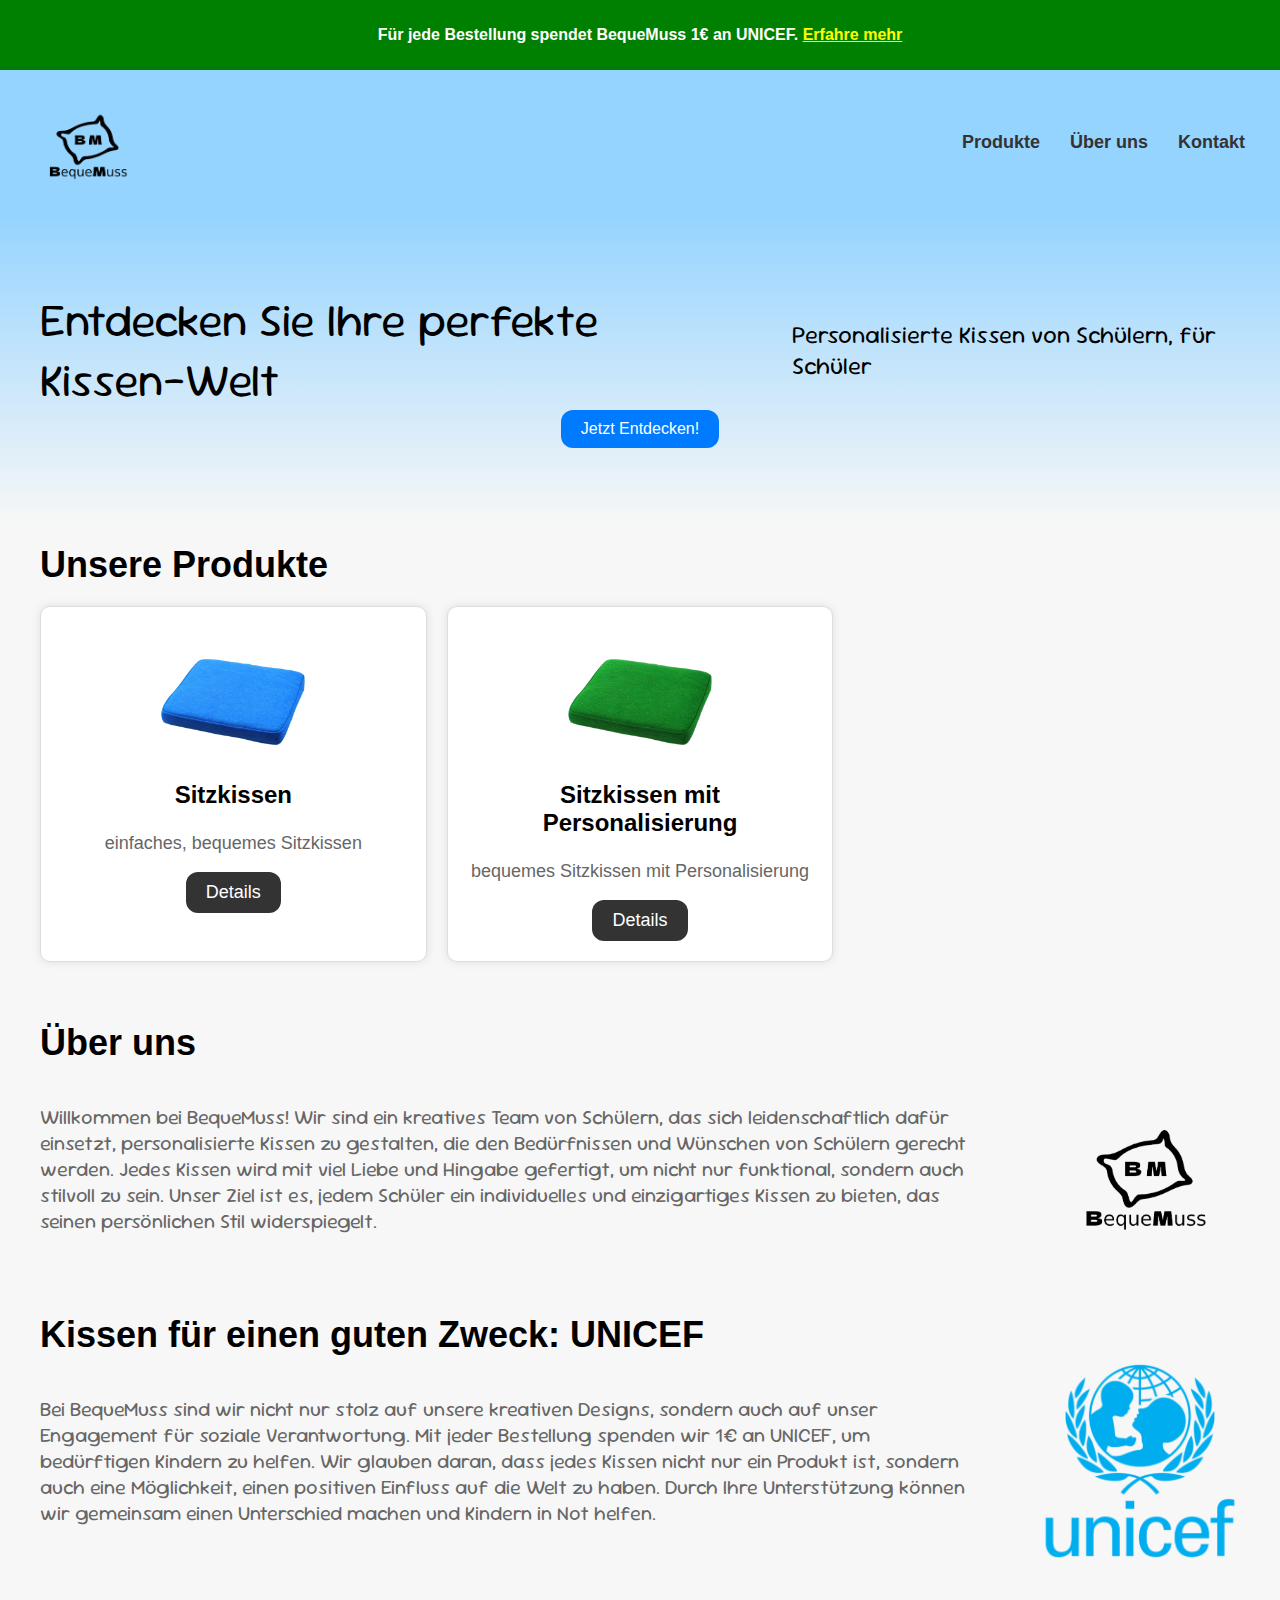
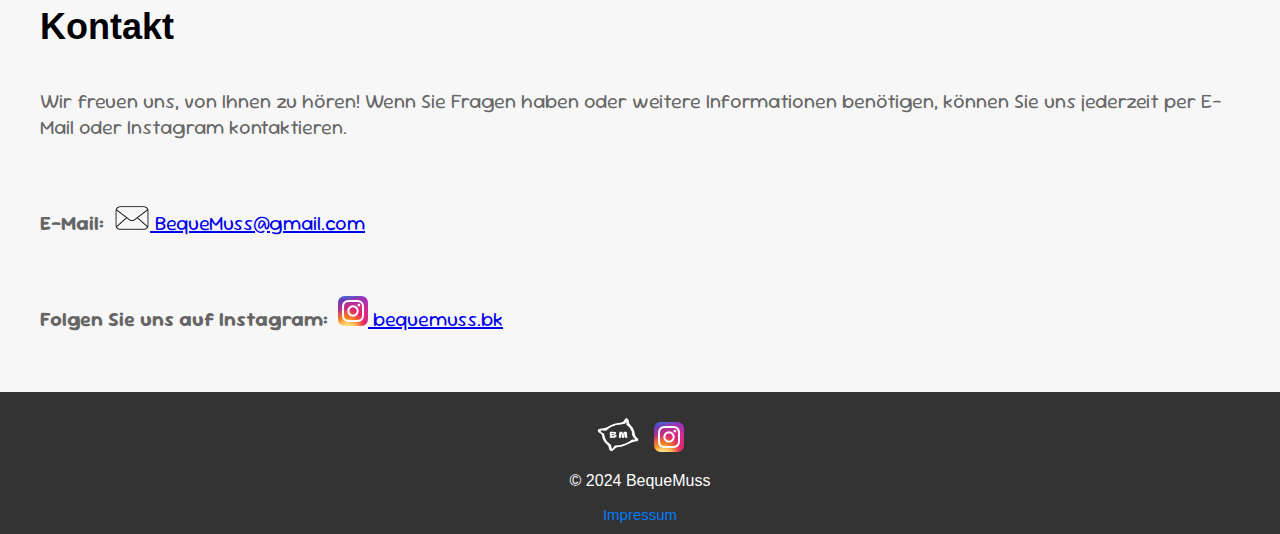
==== index.html @ e89193be "products adjusted" ====
<!DOCTYPE html>
<html lang="de">
<head>
    <meta charset="UTF-8">
    <meta name="viewport" content="width=device-width, initial-scale=1.0">
    <meta name="google-site-verification" content="qxl7eBpiwJx1O_qJ-mmc2SIdOOIlWkosahdfvkt78bc" />
    <title>BequeMuss - Personalisierte Kissen für Schüler</title>
    <link rel="preconnect" href="https://fonts.googleapis.com">
    <link rel="preconnect" href="https://fonts.gstatic.com" crossorigin>
    <link href="https://fonts.googleapis.com/css2?family=Sour+Gummy:ital,wght@0,100..900;1,100..900&display=swap" rel="stylesheet">
    <link rel="stylesheet" href="styles.css">
    <link rel="icon" type="image/png" href="logo-black-notext.png">
    
</head>
<body class="body">

    <div class="breaking-news">
        <p>Für jede Bestellung spendet BequeMuss 1€ an UNICEF. <a href="#unicef">Erfahre mehr</a></p>
    </div>

    <!-- Header Section -->
    <header>
        <nav>
            <div class="logo">
                <img src="logo-black.png" alt="BequeMuss Logo" style="height: 100px" draggable="false">
            </div>
            <ul>
                <li><a href="#products">Produkte</a></li>
                <li><a href="#about">Über uns</a></li>
                <li><a href="#contact">Kontakt</a></li>
            </ul>
        </nav>
        
        
    </header>

    
    <!-- Hero Section -->
    <section class="hero">
        <div class="hero-text">
            <h1>Entdecken Sie Ihre perfekte Kissen-Welt</h1>
            <p>Personalisierte Kissen von Schülern, für Schüler</p>
        </div>
        <a href="#products" class="btn-primary">Jetzt Entdecken!</a>
    </section>

    <!-- Products Section -->
    <!-- Products Section -->
    <section id="products" class="products">
        <h2>Unsere Produkte</h2>
        <div class="product-grid">
            <div class="product">
                <img src="assets/product1-lightblue.png" alt="Produkt 1"draggable="false">
                <h3>Sitzkissen</h3>
                <p>einfaches, bequemes Sitzkissen</p>
                <button class="btn-secondary" onclick="showProduct('kissen1')">Details</button>
            </div>
            <div class="product">
                <img src="assets/product1-green.png" alt="Produkt 2"draggable="false">
                <h3>Sitzkissen mit Personalisierung</h3>
                <p>bequemes Sitzkissen mit Personalisierung</p>
                <button class="btn-secondary" onclick="showProduct('kissen2')">Details</button>
            </div>
            <!--
            <div class="product">
                <img src="assets/product3.png" alt="Produkt 3"draggable="false">
                <h3>Kissen3</h3>
                <p>Beschreibung Produkt 3</p>
                <button class="btn-secondary" onclick="showProduct('kissen3')">Details</button>
            </div>
            -->
            <!-- Add more products here -->
        </div>
    </section>

    <!-- About Section -->
    <section id="about" class="about">
        <h2>Über uns</h2>
        <div class="about-content">
            <p>Willkommen bei BequeMuss! Wir sind ein kreatives Team von Schülern, das sich leidenschaftlich dafür einsetzt, personalisierte Kissen zu gestalten, die den Bedürfnissen und Wünschen von Schülern gerecht werden. Jedes Kissen wird mit viel Liebe und Hingabe gefertigt, um nicht nur funktional, sondern auch stilvoll zu sein. Unser Ziel ist es, jedem Schüler ein individuelles und einzigartiges Kissen zu bieten, das seinen persönlichen Stil widerspiegelt.</p>
            <img src="logo-black.png" alt="Unser Team" class="about-image"draggable="false">
        </div>
    </section>

   
    <!-- UNICEF Spende Section -->
    <section id="unicef" class="unicef">
        <h2>Kissen für einen guten Zweck: UNICEF</h2>
        <div class="unicef-content">
            <p>Bei BequeMuss sind wir nicht nur stolz auf unsere kreativen Designs, sondern auch auf unser Engagement für soziale Verantwortung. Mit jeder Bestellung spenden wir 1€ an UNICEF, um bedürftigen Kindern zu helfen. Wir glauben daran, dass jedes Kissen nicht nur ein Produkt ist, sondern auch eine Möglichkeit, einen positiven Einfluss auf die Welt zu haben. Durch Ihre Unterstützung können wir gemeinsam einen Unterschied machen und Kindern in Not helfen.</p>
            <img src="assets/unicef.png" alt="Unicef-Logo" class="unicef-image"draggable="false">
        </div>
    </section>

    <!-- Kontakt Section -->
<section id="contact" class="contact">
    <h2>Kontakt</h2>
    <p>Wir freuen uns, von Ihnen zu hören! Wenn Sie Fragen haben oder weitere Informationen benötigen, können Sie uns jederzeit per E-Mail oder Instagram kontaktieren.</p>
    <p>
        <strong>E-Mail:</strong> 
        <a href="mailto:bequemuss@gmail.com">
            <img src="assets/email-icon.png" alt="E-Mail" style="height: 30px; margin-left: 5px;">
        </a>
        <a href="mailto:bequemuss@gmail.com">BequeMuss@gmail.com</a>
    </p>
    <p>
        <strong>Folgen Sie uns auf Instagram:</strong> 
        <a href="https://www.instagram.com/bequemuss.bk" target="_blank">
            <img src="assets/instagram-icon.png" alt="Instagram" style="height: 30px; margin-left: 5px;">
            bequemuss.bk
        </a>
    </p>
</section>

<!-- Footer Section -->
<footer>
    <div class="footer-content">
        <div class="footer-logo">
            <img src="logo-white-notext.png" alt="BequeMuss Logo" style="height: 50px;">
            <a href="https://www.instagram.com/bequemuss.bk" target="_blank">
                <img src="assets/instagram-icon.png" alt="Instagram" style="height: 30px; margin-left: 10px;"
                >
            </a>
            
        </div>
    </div>
    <div class="footer-bottom">
        <p>&copy; 2024 BequeMuss</p>
        <a href="impressum.html">Impressum</a>
    </div>
</footer>

    <script src="script.js"></script>
</body>
</html>
---- styles.css ----
body {
    font-family: Arial, sans-serif;
    margin: 0;
    padding: 0;

    /* Schriftart für Alles anwenden ???
      Falls nicht, auch bei anderen entfernen (für die Textblöcke ist extra nochmal)
      dazu nach "Sour Gummy" suchen und untenstehendes löschen
      */
    /*
    font-family:'Sour Gummy', sans-serif;
    font-optical-sizing: auto;
    font-weight: 350;
    font-style: normal;
    font-variation-settings:
    "wdth" 100;
    */
}

header {
    background: #95d4ff;
    color: #fff;
    padding: 1em;
    text-align: center;
}

h2 {
    font-size: 36px; /* Setze die Schriftgröße für alle h2-Elemente */
    margin-top: 0; /* Optional: um den oberen Abstand zu entfernen */
    margin-left: 20px;
    margin-bottom: 0;
}

nav {
    display: flex; /* Flexbox aktivieren */
    justify-content: space-between; /* Platz zwischen Logo und Links */
    align-items: center; /* Vertikale Zentrierung */
}


nav ul {
    list-style: none;
    margin: 0;
    padding: 0;
    display: flex;
    justify-content: flex-end; /* Links nach rechts ausrichten */
    
}

nav li {
    margin-left: 20px; /* Abstand zwischen den Links */
}

nav a {
    color: #fff;
    text-decoration: none;
}

.hero {
    background-image: linear-gradient(to bottom, #888888, #f7f7f7);
    background-size:  100px;
    background-position: 0% 100%;
    height: 30vh;
    display: flex;
    flex-direction: column; /* Standard: Texte und Button untereinander */
    justify-content: center;
    align-items: center;
    color: #000000;
    padding: 20px;
    
}

.hero-text {
    display: flex; /* Flexbox aktivieren für die Texte */
    flex-direction: column; /* Texte untereinander */
    align-items: center; /* Zentriert den Inhalt */
}

.hero h1 {
  font-size:46px;
  font-family: 'Sour Gummy', sans-serif;
  font-optical-sizing: auto;
  font-weight: 350;
  font-style: normal;
  font-variation-settings:
    "wdth" 100;
}
.hero p {
    font-size: 24px;
    font-family: 'Sour Gummy', sans-serif;
  font-optical-sizing: auto;
  font-weight: 350;
  font-style: normal;
  font-variation-settings:
    "wdth" 100;
}

.products  {
    background-color: #f7f7f7;
    padding: 20px;
    }

.product-grid {
    /*background-color: #777;*/
    display: grid;
    grid-template-columns: repeat(3, 1fr);
    gap: 20px;
    text-align: center;
    padding:20px;
}

.product {
    display: inline-block;
    vertical-align: top;
    background-color: #fff;
    padding: 20px;
    border: 1px solid #ddd;
    border-radius: 10px;
    box-shadow: 0 0 10px rgba(0, 0, 0, 0.1);
}

.product img {
    width: 100%;
    width: 150px; height: 150px;
    object-fit: cover;
    border-radius: 10px 10px 0 0;
}

.product h3 {
    font-size: 24px;
    margin-top: 0;
}

.product p {
    font-size: 18px;
    color: #666;
}


.product button {
    background-color: #333;
    color: #fff;
    border: none;
    padding: 10px 20px;
    font-size: 18px;
    cursor: pointer;
}

.product button:hover {
    background-color: #444;
}

.about {
    background-color: #f7f7f7;
    padding: 20px;
}

.unicef {
    background-color: #f7f7f7;
    padding: 20px;
}


.about p {
    font-size: 20px;
    color: #666;
    padding: 20px;
    font-family:'Sour Gummy', sans-serif;
    font-optical-sizing: auto;
    font-weight: 350;
    font-style: normal;
    font-variation-settings:
    "wdth" 100;
}
.unicef p {
    font-size: 20px;
    color: #666;
    padding: 20px;
    font-family:'Sour Gummy', sans-serif;
    font-optical-sizing: auto;
    font-weight: 350;
    font-style: normal;
    font-variation-settings:
    "wdth" 100;
}
.contact {
    background-color: #f7f7f7;
    padding: 20px;
}


.contact p {
    font-size: 20px;
    color: #666;
    padding: 20px;
    font-family:'Sour Gummy', sans-serif;
    font-optical-sizing: auto;
    font-weight: 350;
    font-style: normal;
    font-variation-settings:
    "wdth" 100;
}



footer {
    background-color: #333;
    color: #fff;
    padding: 10px;
    text-align: center;
    clear: both;
}

/* Button styles */

.btn-primary {
    background-color: #007bff; /* Primary blue color */
    color: #ffffff; /* White text color */
    border: none;
    padding: 10px 20px;
    font-size: 16px;
    cursor: pointer;
    border-radius: 12px;
    text-decoration: none; /* Entferne den Unterstrich */
}

.btn-primary:hover {
    background-color: #0069d9; /* Darker blue on hover */
}

.btn-secondary {
    background-color: #f7f7f7; /* Light gray color */
    color: #333333; /* Dark gray text color */
    border: none;
    padding: 10px 20px;
    font-size: 16px;
    cursor: pointer;
    border-radius: 12px;
}

.btn-secondary:hover {
    background-color: #e7e7e7; /* Darker gray on hover */
}




.about-content{
    display: flex;
    align-items: center; /* Zentriert das Bild und den Text vertikal */
    justify-content: space-between; /* Abstand zwischen Text und Bild */

}

.about-content p {
    flex: 1; /* Nimmt den verfügbaren Platz ein */
    margin-right: 20px; /* Abstand zwischen Text und Bild */
}

.about-image {
    width: 200px; /* Breite des Bildes */
    height: auto; /* Höhe automatisch anpassen */
    border-radius: 10px; /* Abgerundete Ecken */
    margin-left: 20px; /* Abstand zwischen Bild und Text */
}

.unicef-content p {
    flex: 1; /* Nimmt den verfügbaren Platz ein */
    margin-right: 20px; /* Abstand zwischen Text und Bild */
}


.unicef-content {
    display: flex;
    align-items: center; /* Zentriert das Bild und den Text vertikal */
    justify-content: space-between; /* Abstand zwischen Text und Bild */
}

.unicef-image {
    width: 200px; /* Breite des Bildes */
    height: auto; /* Höhe automatisch anpassen */
    border-radius: 10px; /* Abgerundete Ecken */
    margin-left: 20px; /* Abstand zwischen Bild und Text */
}

.contact-content {
    display: flex;
    flex-direction: column; /* Stellt sicher, dass der Text über dem Formular steht */
    align-items: flex-start; /* Text linksbündig */
}

form {
    display: flex;
    flex-direction: column; /* Stellt sicher, dass die Eingabefelder untereinander stehen */
}

input, textarea {
    margin-bottom: 10px; /* Abstand zwischen den Feldern */
    padding: 10px; /* Innenabstand für mehr Benutzerfreundlichkeit */
    border: 1px solid #ccc; /* Rahmen für die Eingabefelder */
    border-radius: 5px; /* Abgerundete Ecken */
}

header {
    background: #95d4ff;
    padding: 20px;
    box-shadow: 0 2px 10px rgba(0, 0, 0, 0.1);
    color: #fff; /* Weißer Text für besseren Kontrast */
}

nav ul {
    display: flex;
    justify-content: space-between; /* Gleichmäßige Verteilung */
    align-items: center; /* Vertikale Ausrichtung */
    list-style: none;
}

nav ul li {
    margin: 0 15px; /* Abstand zwischen den Links */
}

nav ul li a {
    text-decoration: none;
    color: #333; /* Dunkle Schriftfarbe */
    font-weight: bold; /* Fettdruck für mehr Auffälligkeit */
    transition: color 0.3s ease; /* Sanfter Übergang */
    font-size: 18px; /* Hier die Schriftgröße anpassen */
}

nav ul li a:hover {
    color: #495eff; /* Farbe beim Hover */
}

.logo img {
    height: 80px; /* Größeres Logo */
}

.hero {
    background-image: linear-gradient(to bottom, #95d4ff, #f7f7f7); /* Türkiser Farbverlauf */
    height: 30vh;
    display: flex;
    justify-content: center;
    align-items: center;
    color: #000000; /* Dunkler Text für Kontrast */
    padding: 20px;
}



footer a {
    font-size: 15px;
    color: #007BFF; /* Setzen Sie hier die gewünschte Farbe ein */
    text-decoration: none; /* Optional: Entfernt die Unterstreichung */
}

footer a:hover {
    text-decoration: underline; /* Optional: Fügt eine Unterstreichung beim Hover hinzu */
}

.breaking-news {
    background-color: green; /* Hintergrundfarbe */
    color: white; /* Textfarbe */
    padding: 10px; /* Innenabstand */
    text-align: center; /* Text zentrieren */
    font-weight: bold; /* Fett gedruckter Text */
}

.breaking-news a {
    color: yellow; /* Linkfarbe */
    text-decoration: underline; /* Unterstrichene Links */
}

.about-content, .unicef-content {
    display: flex; /* Flexbox aktivieren */
    flex-direction: row; /* Bild und Text nebeneinander */
    align-items: center; /* Vertikale Zentrierung */
    justify-content: space-between; /* Platz zwischen Bild und Text */
    text-align: left; /* Text linksbündig */
}

.about-image, .unicef-image {
    width: 200px; /* Breite des Bildes */
    height: auto; /* Höhe automatisch anpassen */
    border-radius: 10px; /* Abgerundete Ecken */
    margin-right: 20px; /* Abstand zwischen Bild und Text */
}

@media (max-width: 768px) {
    .product-grid {
        grid-template-columns: repeat(2, 1fr); /* 2 Spalten auf Tablets */
    }

    .hero h1 {
        font-size: 32px; /* Kleinere Schriftgröße für mobile Geräte */
    }

    .hero p {
        font-size: 18px; /* Kleinere Schriftgröße für mobile Geräte */
    }
    
    .about-content, .unicef-content {
        flex-direction: column; /* Bild und Text untereinander auf kleinen Bildschirmen */
        align-items: center; /* Zentriert den Inhalt */
        text-align: center; /* Text zentrieren */
    }

    .about-image, .unicef-image {
        margin-right: 0; /* Abstand entfernen */
        margin-bottom: 20px; /* Abstand zwischen Bild und Text */
        width: 100%; /* Bild nimmt 100% der Breite ein */
        max-width: 200px; /* Maximalbreite für große Bildschirme */
    }
}

@media (max-width: 500px) {
    .product-grid {
        grid-template-columns: repeat(1, 1fr); /* 2 Spalten auf Tablets */
    }

    nav ul {
        flex-direction: column; /* Navigation untereinander auf kleinen Bildschirmen */
    }
    nav ul li {
        margin: 10px 0; /* Abstand zwischen den Links */
    }
    

}


/* Responsive Design für größere Bildschirme */
@media (min-width: 768px) {
    .hero-text {
        flex-direction: row; /* Texte nebeneinander auf größeren Bildschirmen */
        justify-content: center; /* Zentriert den Inhalt */
    }

    .hero h1, .hero p {
        margin: 0 20px; /* Abstand zwischen den Texten */
    }
}
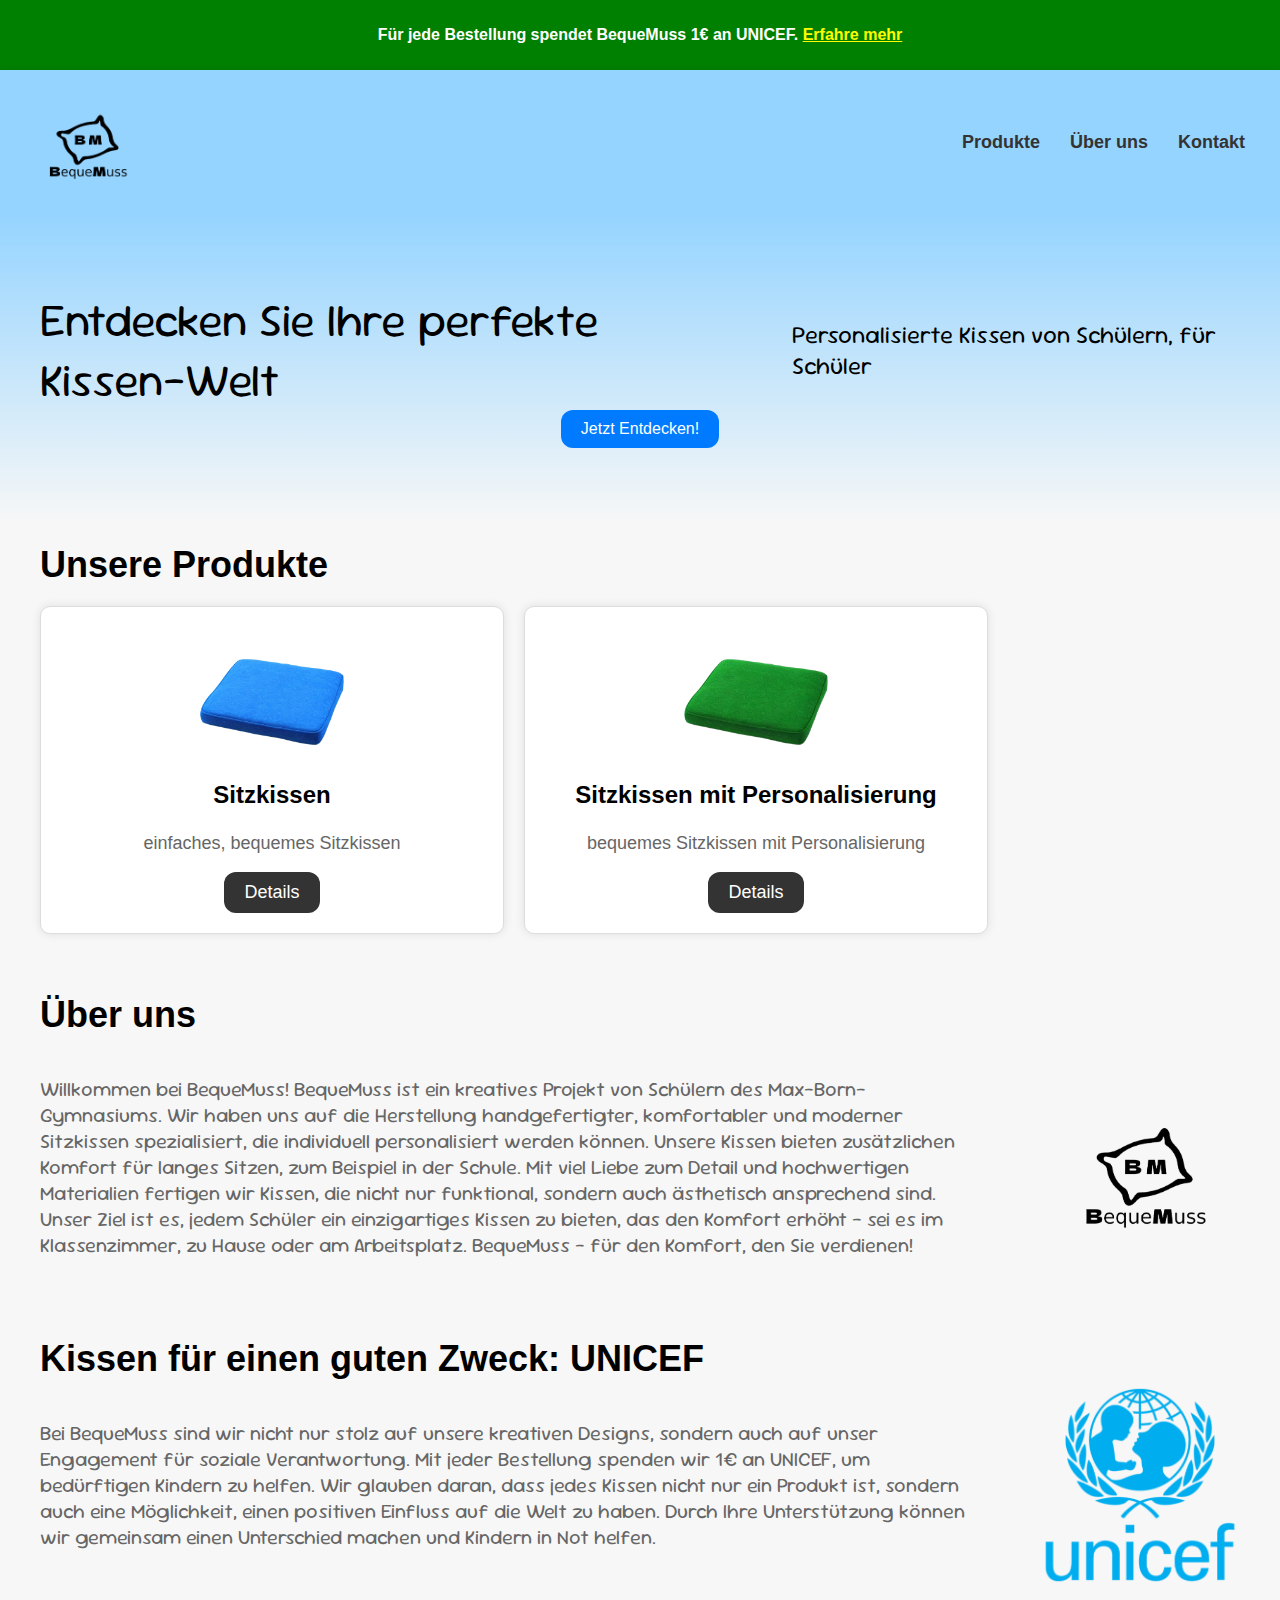
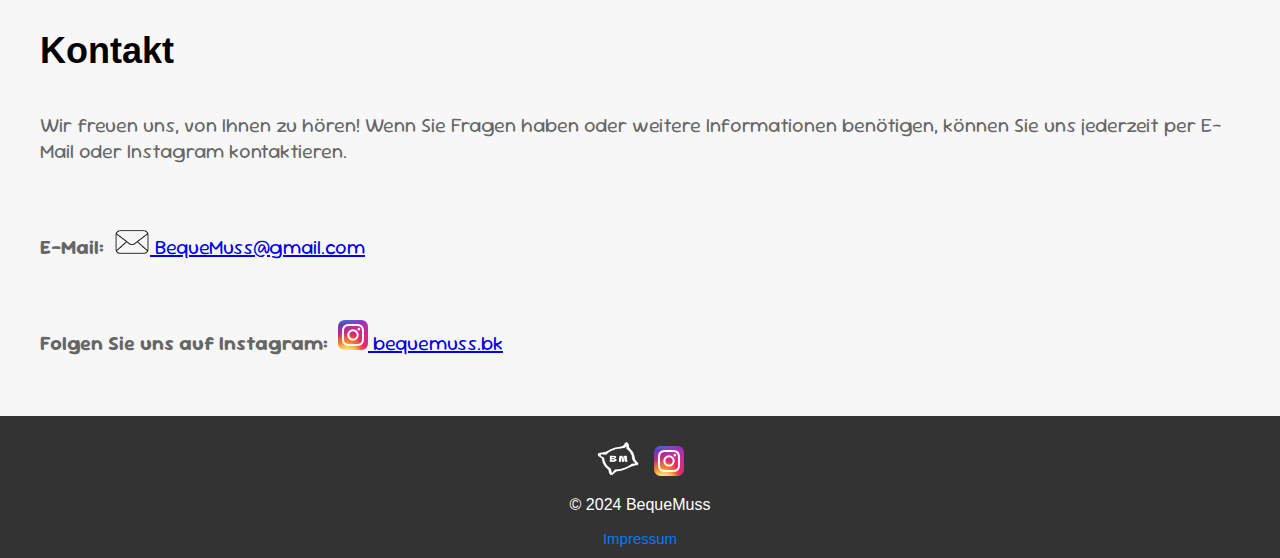
==== commit a4d18fb6: "about text updated" ====
--- a/index.html
+++ b/index.html
@@ -77,7 +77,9 @@
     <section id="about" class="about">
         <h2>Über uns</h2>
         <div class="about-content">
-            <p>Willkommen bei BequeMuss! Wir sind ein kreatives Team von Schülern, das sich leidenschaftlich dafür einsetzt, personalisierte Kissen zu gestalten, die den Bedürfnissen und Wünschen von Schülern gerecht werden. Jedes Kissen wird mit viel Liebe und Hingabe gefertigt, um nicht nur funktional, sondern auch stilvoll zu sein. Unser Ziel ist es, jedem Schüler ein individuelles und einzigartiges Kissen zu bieten, das seinen persönlichen Stil widerspiegelt.</p>
+            <p>Willkommen bei BequeMuss!
+                BequeMuss ist ein kreatives Projekt von Schülern des Max-Born-Gymnasiums. Wir haben uns auf die Herstellung handgefertigter, komfortabler und moderner Sitzkissen spezialisiert, die individuell personalisiert werden können.  Unsere Kissen bieten zusätzlichen Komfort für langes Sitzen, zum Beispiel in der Schule. Mit viel Liebe zum Detail und hochwertigen Materialien fertigen wir Kissen, die nicht nur funktional, sondern auch ästhetisch ansprechend sind. Unser Ziel ist es, jedem Schüler ein einzigartiges Kissen zu bieten, das den Komfort erhöht – sei es im Klassenzimmer, zu Hause oder am Arbeitsplatz. BequeMuss – für den Komfort, den Sie verdienen!
+                </p>
             <img src="logo-black.png" alt="Unser Team" class="about-image"draggable="false">
         </div>
     </section>
--- a/styles.css
+++ b/styles.css
@@ -104,7 +104,8 @@
 .product-grid {
     /*background-color: #777;*/
     display: grid;
-    grid-template-columns: repeat(3, 1fr);
+    /*grid-template-columns: repeat(3, 1fr);*/
+    grid-template-columns: 2fr 2fr 1fr;
     gap: 20px;
     text-align: center;
     padding:20px;
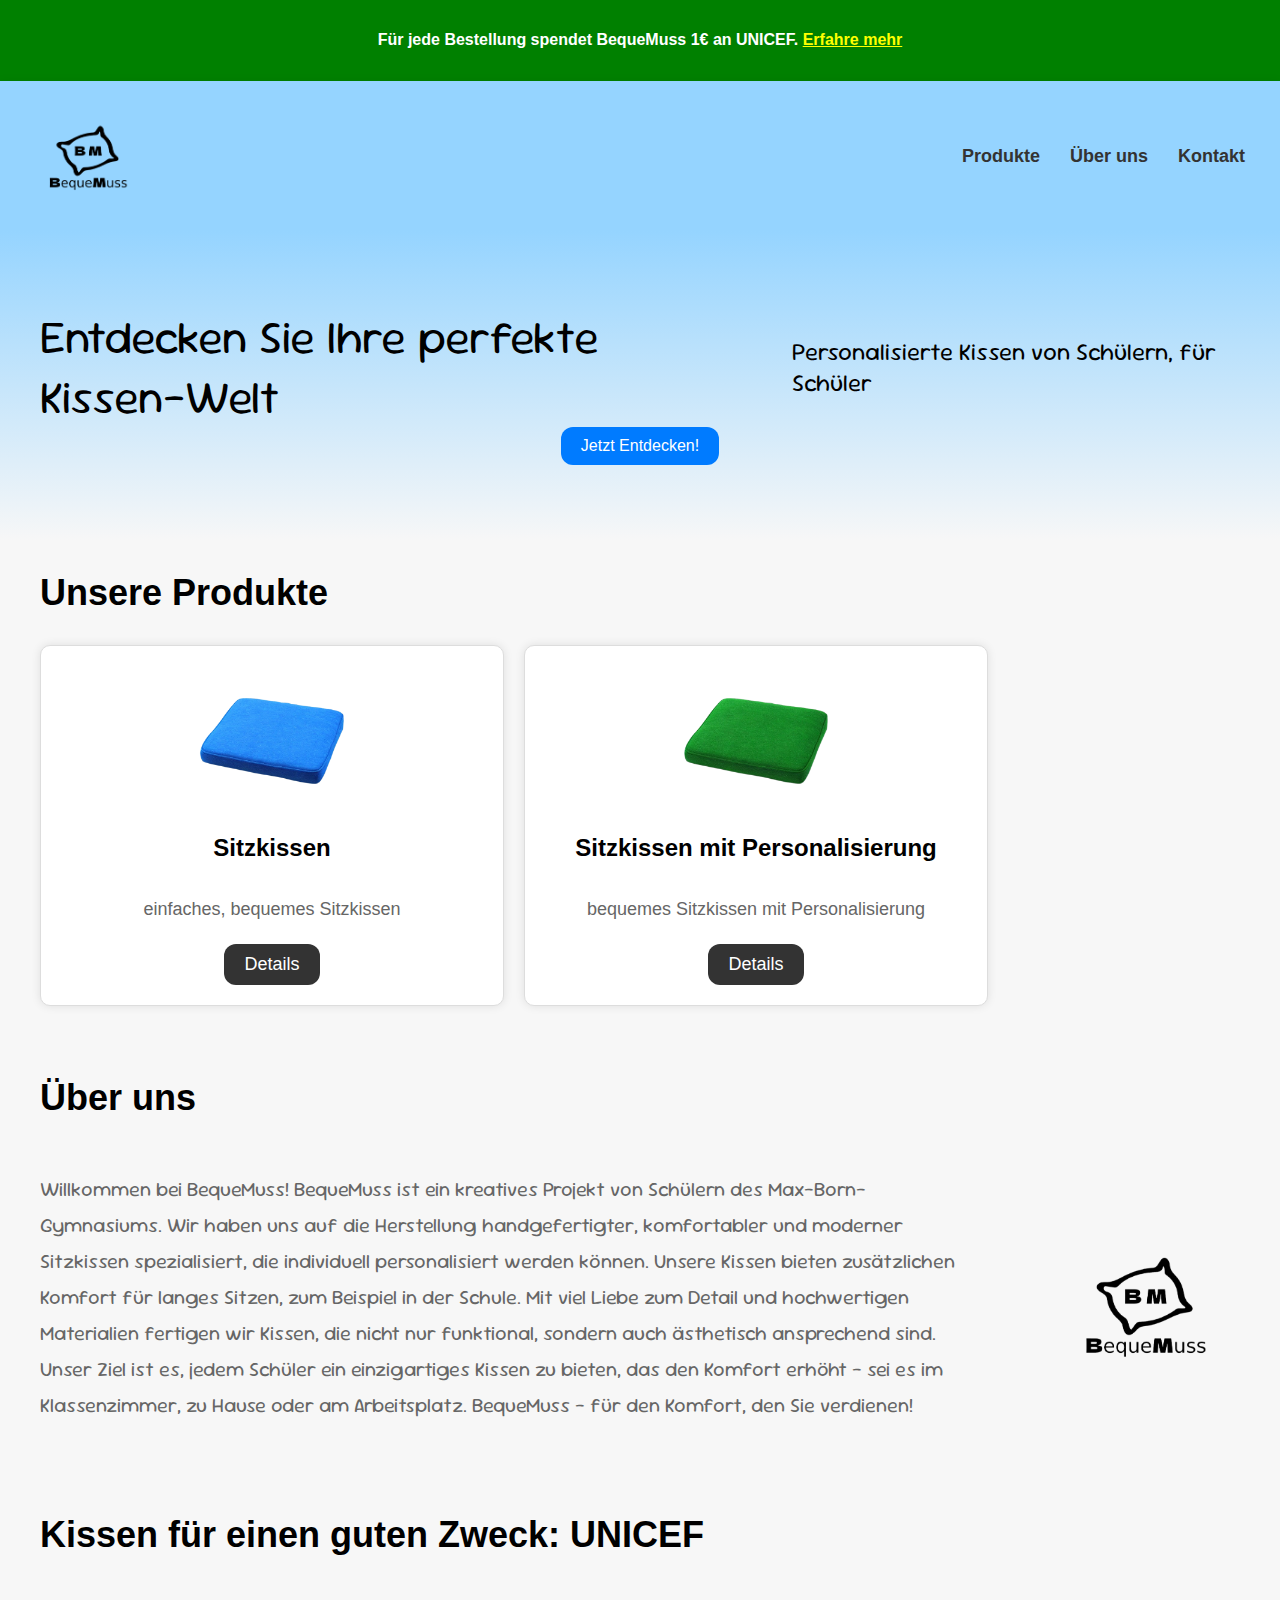
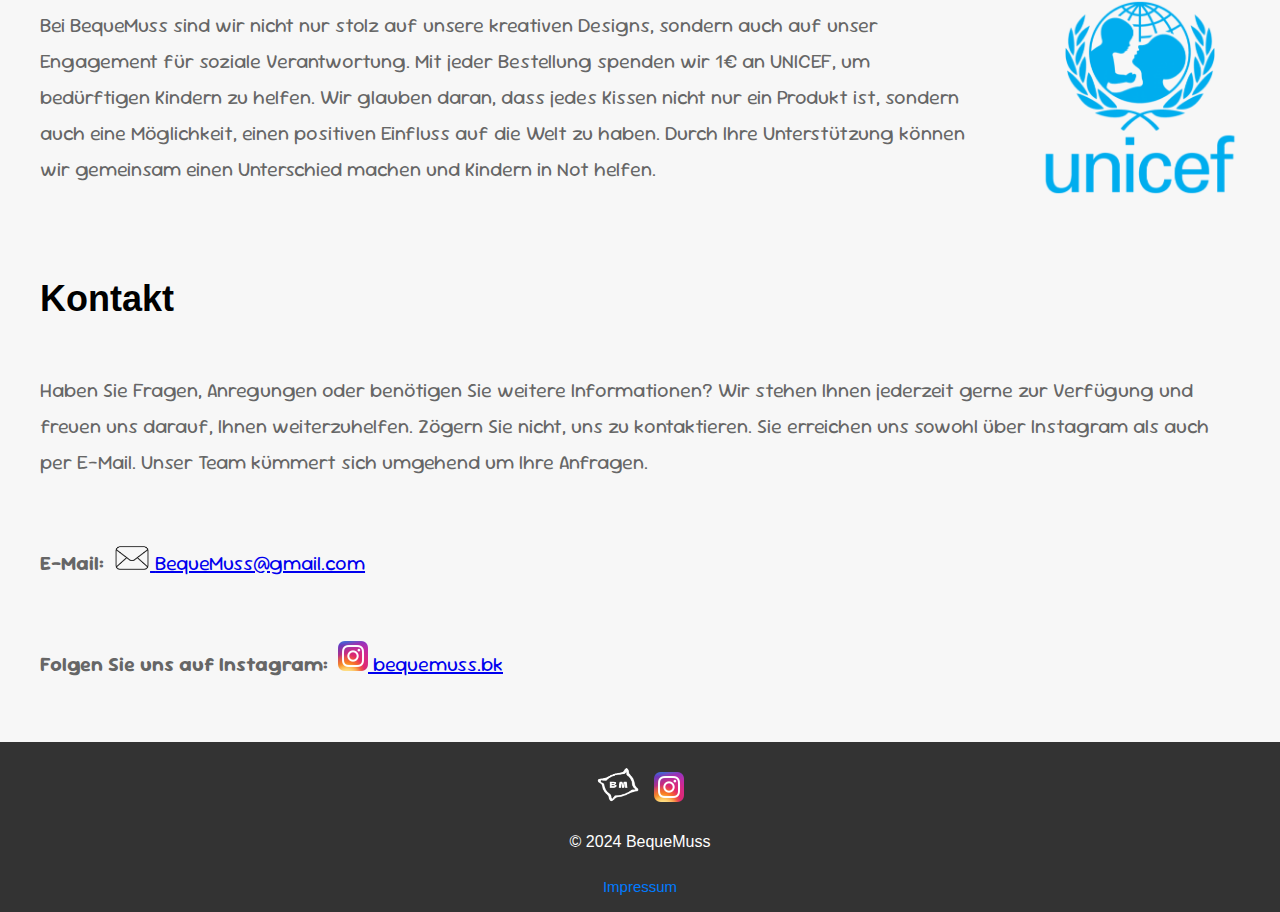
==== commit 189ca48a: "new contact text" ====
--- a/index.html
+++ b/index.html
@@ -97,7 +97,7 @@
     <!-- Kontakt Section -->
 <section id="contact" class="contact">
     <h2>Kontakt</h2>
-    <p>Wir freuen uns, von Ihnen zu hören! Wenn Sie Fragen haben oder weitere Informationen benötigen, können Sie uns jederzeit per E-Mail oder Instagram kontaktieren.</p>
+    <p>Haben Sie Fragen, Anregungen oder benötigen Sie weitere Informationen? Wir stehen Ihnen jederzeit gerne zur Verfügung und freuen uns darauf, Ihnen weiterzuhelfen. Zögern Sie nicht, uns zu kontaktieren. Sie erreichen uns sowohl über Instagram als auch per E-Mail. Unser Team kümmert sich umgehend um Ihre Anfragen.</p>
     <p>
         <strong>E-Mail:</strong> 
         <a href="mailto:bequemuss@gmail.com">
--- a/styles.css
+++ b/styles.css
@@ -3,6 +3,8 @@
     font-family: Arial, sans-serif;
     margin: 0;
     padding: 0;
+    line-height: 1.8;
+
 
     /* Schriftart für Alles anwenden ???
       Falls nicht, auch bei anderen entfernen (für die Textblöcke ist extra nochmal)
@@ -68,6 +70,7 @@
     align-items: center;
     color: #000000;
     padding: 20px;
+    line-height:normal;
     
 }
 
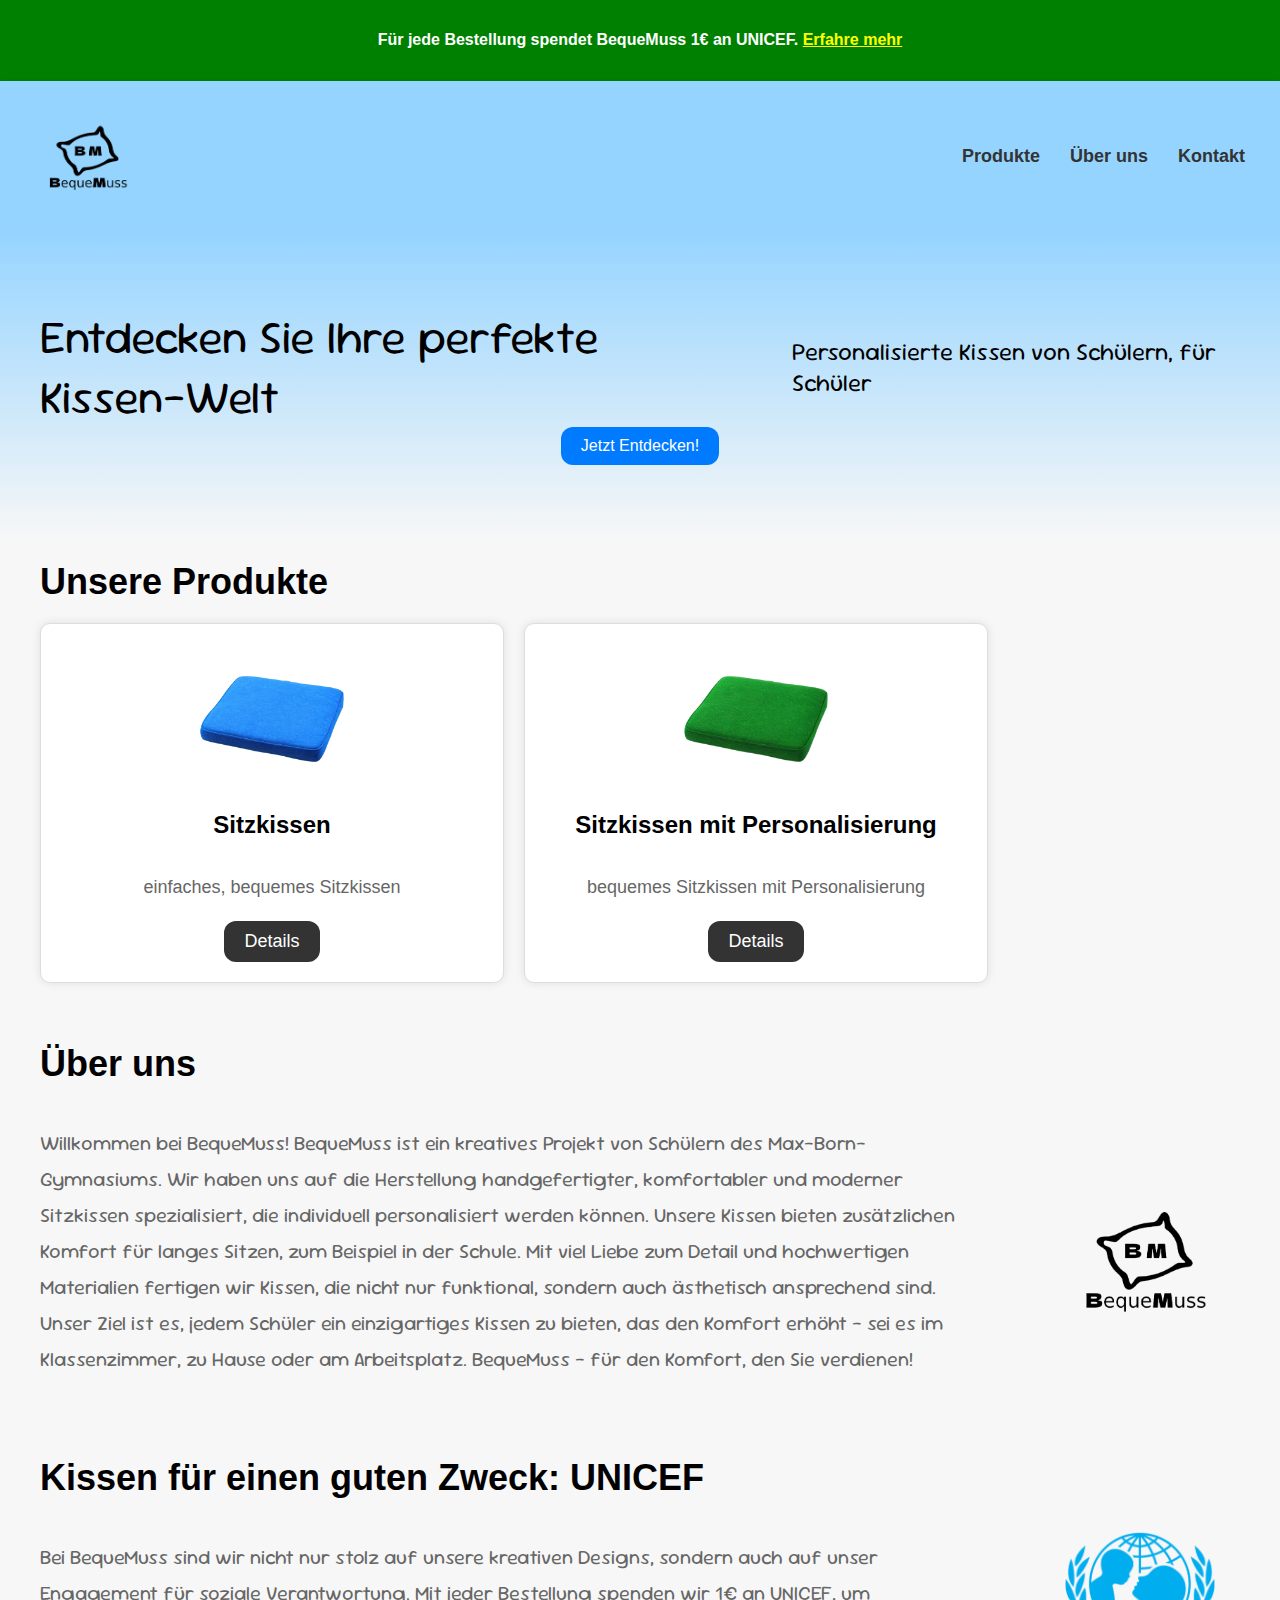
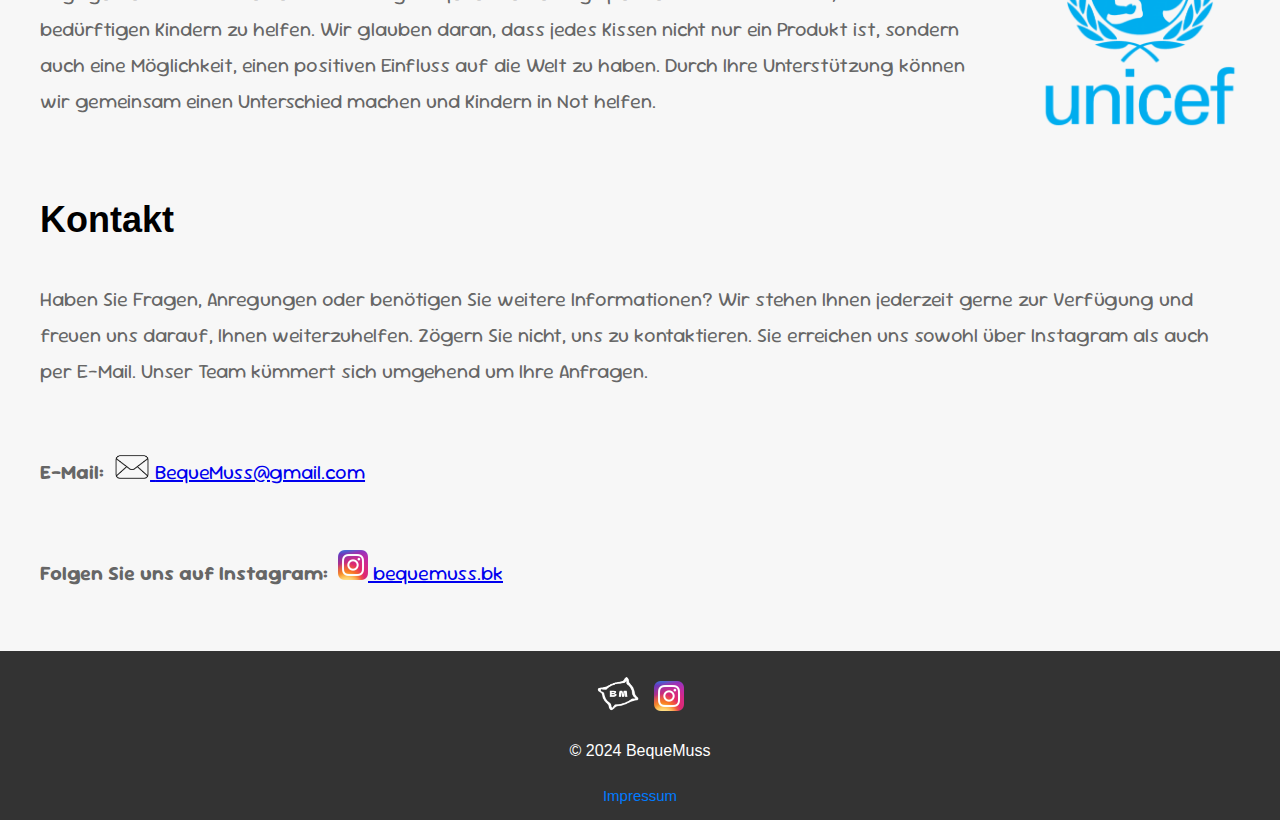
==== commit a2f774cd: "added snowflakes to index (decoration)" ====
--- a/index.html
+++ b/index.html
@@ -3,6 +3,14 @@
 <head>
     <meta charset="UTF-8">
     <meta name="viewport" content="width=device-width, initial-scale=1.0">
+    <!-- Google tag (gtag.js) -->
+    <script async src="https://www.googletagmanager.com/gtag/js?id=G-EWBVGP06LM"></script>
+    <script>
+    window.dataLayer = window.dataLayer || [];
+    function gtag(){dataLayer.push(arguments);}
+    gtag('js', new Date());
+    gtag('config', 'G-EWBVGP06LM');
+    </script>
     <meta name="google-site-verification" content="qxl7eBpiwJx1O_qJ-mmc2SIdOOIlWkosahdfvkt78bc" />
     <title>BequeMuss - Personalisierte Kissen für Schüler</title>
     <link rel="preconnect" href="https://fonts.googleapis.com">
@@ -13,7 +21,57 @@
     
 </head>
 <body class="body">
-
+    <!--Snowflakes-->
+    <style>
+        /* customizable snowflake styling */
+        .snowflake {
+          color: #fff;
+          font-size: 1em;
+          font-family: Arial, sans-serif;
+          text-shadow: 0 0 5px #000;
+        }
+        
+        .snowflake,.snowflake .inner{animation-iteration-count:infinite;animation-play-state:running}@keyframes snowflakes-fall{0%{transform:translateY(0)}100%{transform:translateY(110vh)}}@keyframes snowflakes-shake{0%,100%{transform:translateX(0)}50%{transform:translateX(80px)}}.snowflake{position:fixed;top:-10%;z-index:9999;-webkit-user-select:none;user-select:none;cursor:default;animation-name:snowflakes-shake;animation-duration:3s;animation-timing-function:ease-in-out}.snowflake .inner{animation-duration:10s;animation-name:snowflakes-fall;animation-timing-function:linear}.snowflake:nth-of-type(0){left:1%;animation-delay:0s}.snowflake:nth-of-type(0) .inner{animation-delay:0s}.snowflake:first-of-type{left:10%;animation-delay:1s}.snowflake:first-of-type .inner,.snowflake:nth-of-type(8) .inner{animation-delay:1s}.snowflake:nth-of-type(2){left:20%;animation-delay:.5s}.snowflake:nth-of-type(2) .inner,.snowflake:nth-of-type(6) .inner{animation-delay:6s}.snowflake:nth-of-type(3){left:30%;animation-delay:2s}.snowflake:nth-of-type(11) .inner,.snowflake:nth-of-type(3) .inner{animation-delay:4s}.snowflake:nth-of-type(4){left:40%;animation-delay:2s}.snowflake:nth-of-type(10) .inner,.snowflake:nth-of-type(4) .inner{animation-delay:2s}.snowflake:nth-of-type(5){left:50%;animation-delay:3s}.snowflake:nth-of-type(5) .inner{animation-delay:8s}.snowflake:nth-of-type(6){left:60%;animation-delay:2s}.snowflake:nth-of-type(7){left:70%;animation-delay:1s}.snowflake:nth-of-type(7) .inner{animation-delay:2.5s}.snowflake:nth-of-type(8){left:80%;animation-delay:0s}.snowflake:nth-of-type(9){left:90%;animation-delay:1.5s}.snowflake:nth-of-type(9) .inner{animation-delay:3s}.snowflake:nth-of-type(10){left:25%;animation-delay:0s}.snowflake:nth-of-type(11){left:65%;animation-delay:2.5s}
+        </style>
+        <div class="snowflakes" aria-hidden="true">
+          <div class="snowflake">
+            <div class="inner">❅</div>
+          </div>
+          <div class="snowflake">
+            <div class="inner">❅</div>
+          </div>
+          <div class="snowflake">
+            <div class="inner">❅</div>
+          </div>
+          <div class="snowflake">
+            <div class="inner">❅</div>
+          </div>
+          <div class="snowflake">
+            <div class="inner">❅</div>
+          </div>
+          <div class="snowflake">
+            <div class="inner">❅</div>
+          </div>
+          <div class="snowflake">
+            <div class="inner">❅</div>
+          </div>
+          <div class="snowflake">
+            <div class="inner">❅</div>
+          </div>
+          <div class="snowflake">
+            <div class="inner">❅</div>
+          </div>
+          <div class="snowflake">
+            <div class="inner">❅</div>
+          </div>
+          <div class="snowflake">
+            <div class="inner">❅</div>
+          </div>
+          <div class="snowflake">
+            <div class="inner">❅</div>
+          </div>
+        </div>
+        <!-- end Snowflakes-->
     <div class="breaking-news">
         <p>Für jede Bestellung spendet BequeMuss 1€ an UNICEF. <a href="#unicef">Erfahre mehr</a></p>
     </div>
--- a/styles.css
+++ b/styles.css
@@ -32,6 +32,7 @@
     margin-top: 0; /* Optional: um den oberen Abstand zu entfernen */
     margin-left: 20px;
     margin-bottom: 0;
+    line-height:normal;
 }
 
 nav {
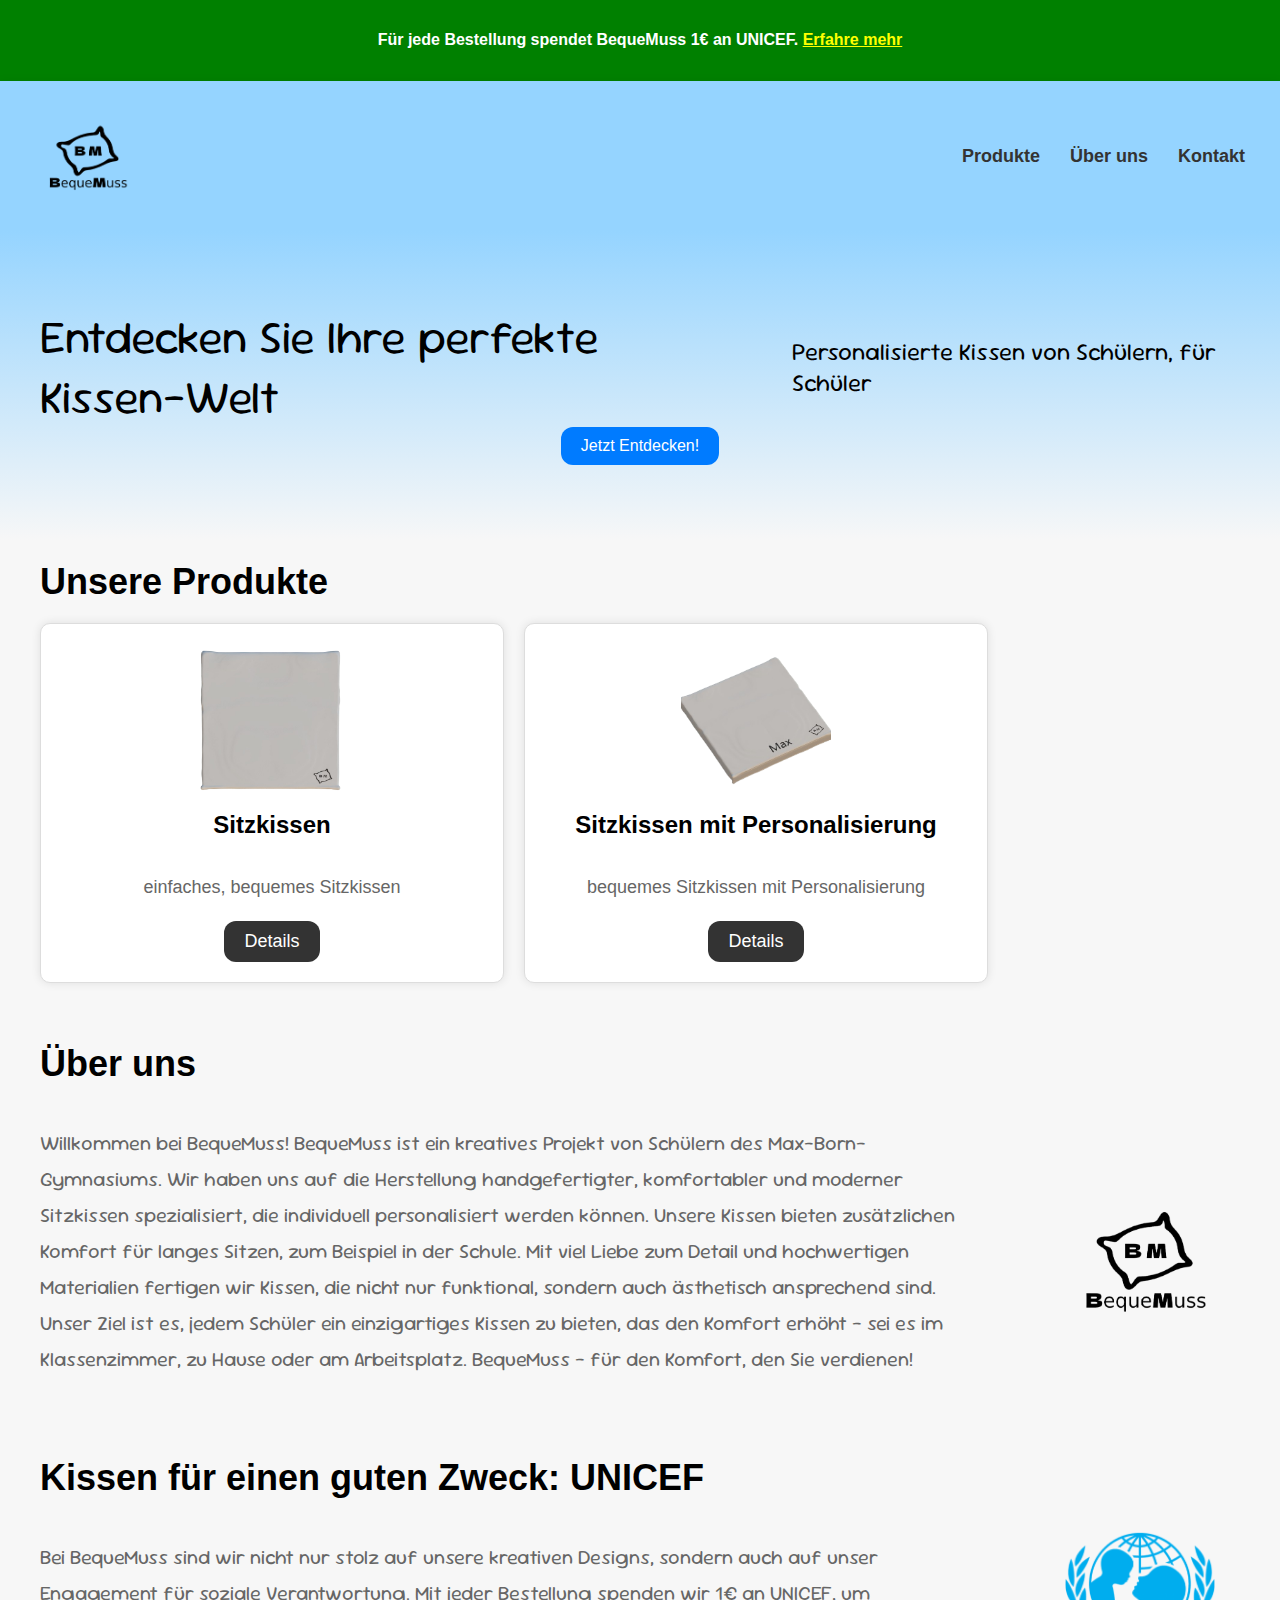
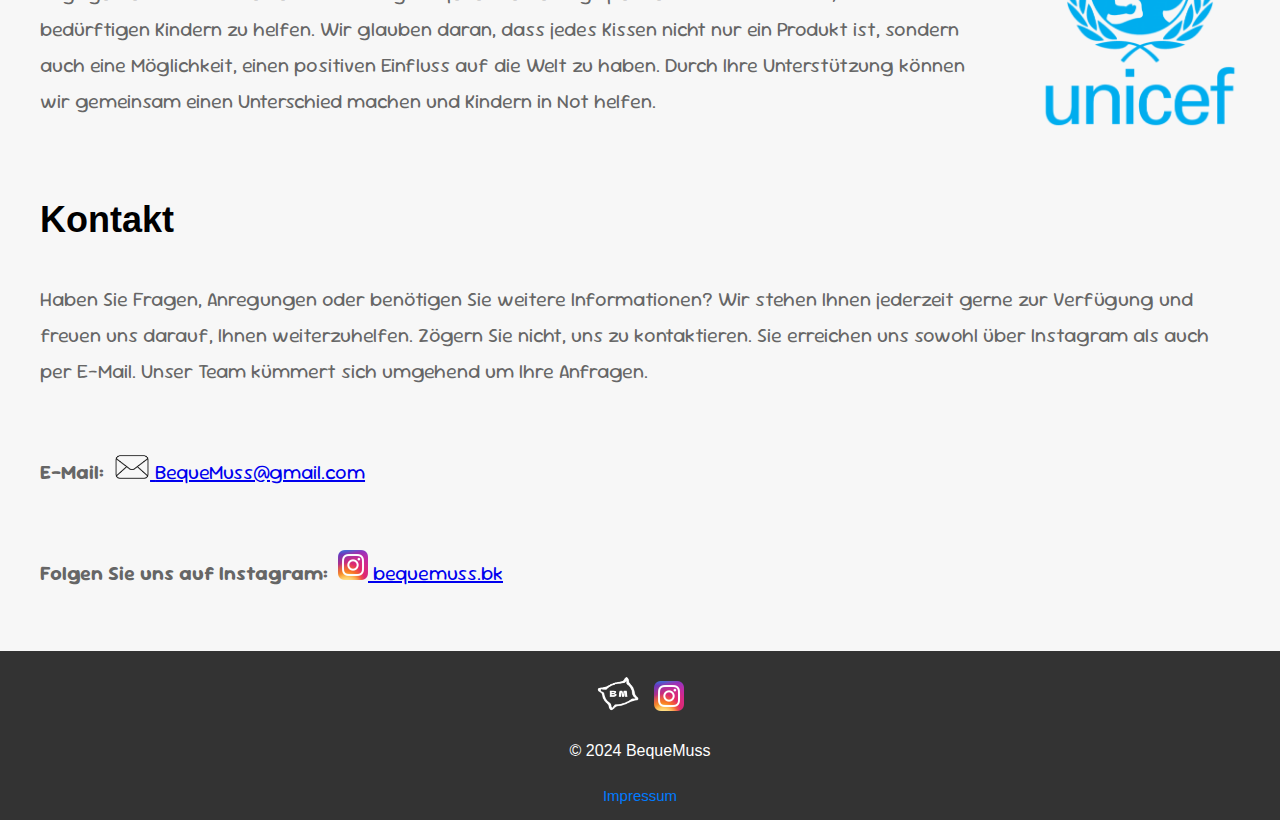
==== commit a5515fd7: "new standard images on every place pillow-images of 3D-Model, color-previews removed" ====
--- a/index.html
+++ b/index.html
@@ -108,13 +108,13 @@
         <h2>Unsere Produkte</h2>
         <div class="product-grid">
             <div class="product">
-                <img src="assets/product1-lightblue.png" alt="Produkt 1"draggable="false">
+                <img src="assets/view-1.png" alt="Produkt 1"draggable="false">
                 <h3>Sitzkissen</h3>
                 <p>einfaches, bequemes Sitzkissen</p>
                 <button class="btn-secondary" onclick="showProduct('kissen1')">Details</button>
             </div>
             <div class="product">
-                <img src="assets/product1-green.png" alt="Produkt 2"draggable="false">
+                <img src="assets/view-2-name.png" alt="Produkt 2"draggable="false">
                 <h3>Sitzkissen mit Personalisierung</h3>
                 <p>bequemes Sitzkissen mit Personalisierung</p>
                 <button class="btn-secondary" onclick="showProduct('kissen2')">Details</button>
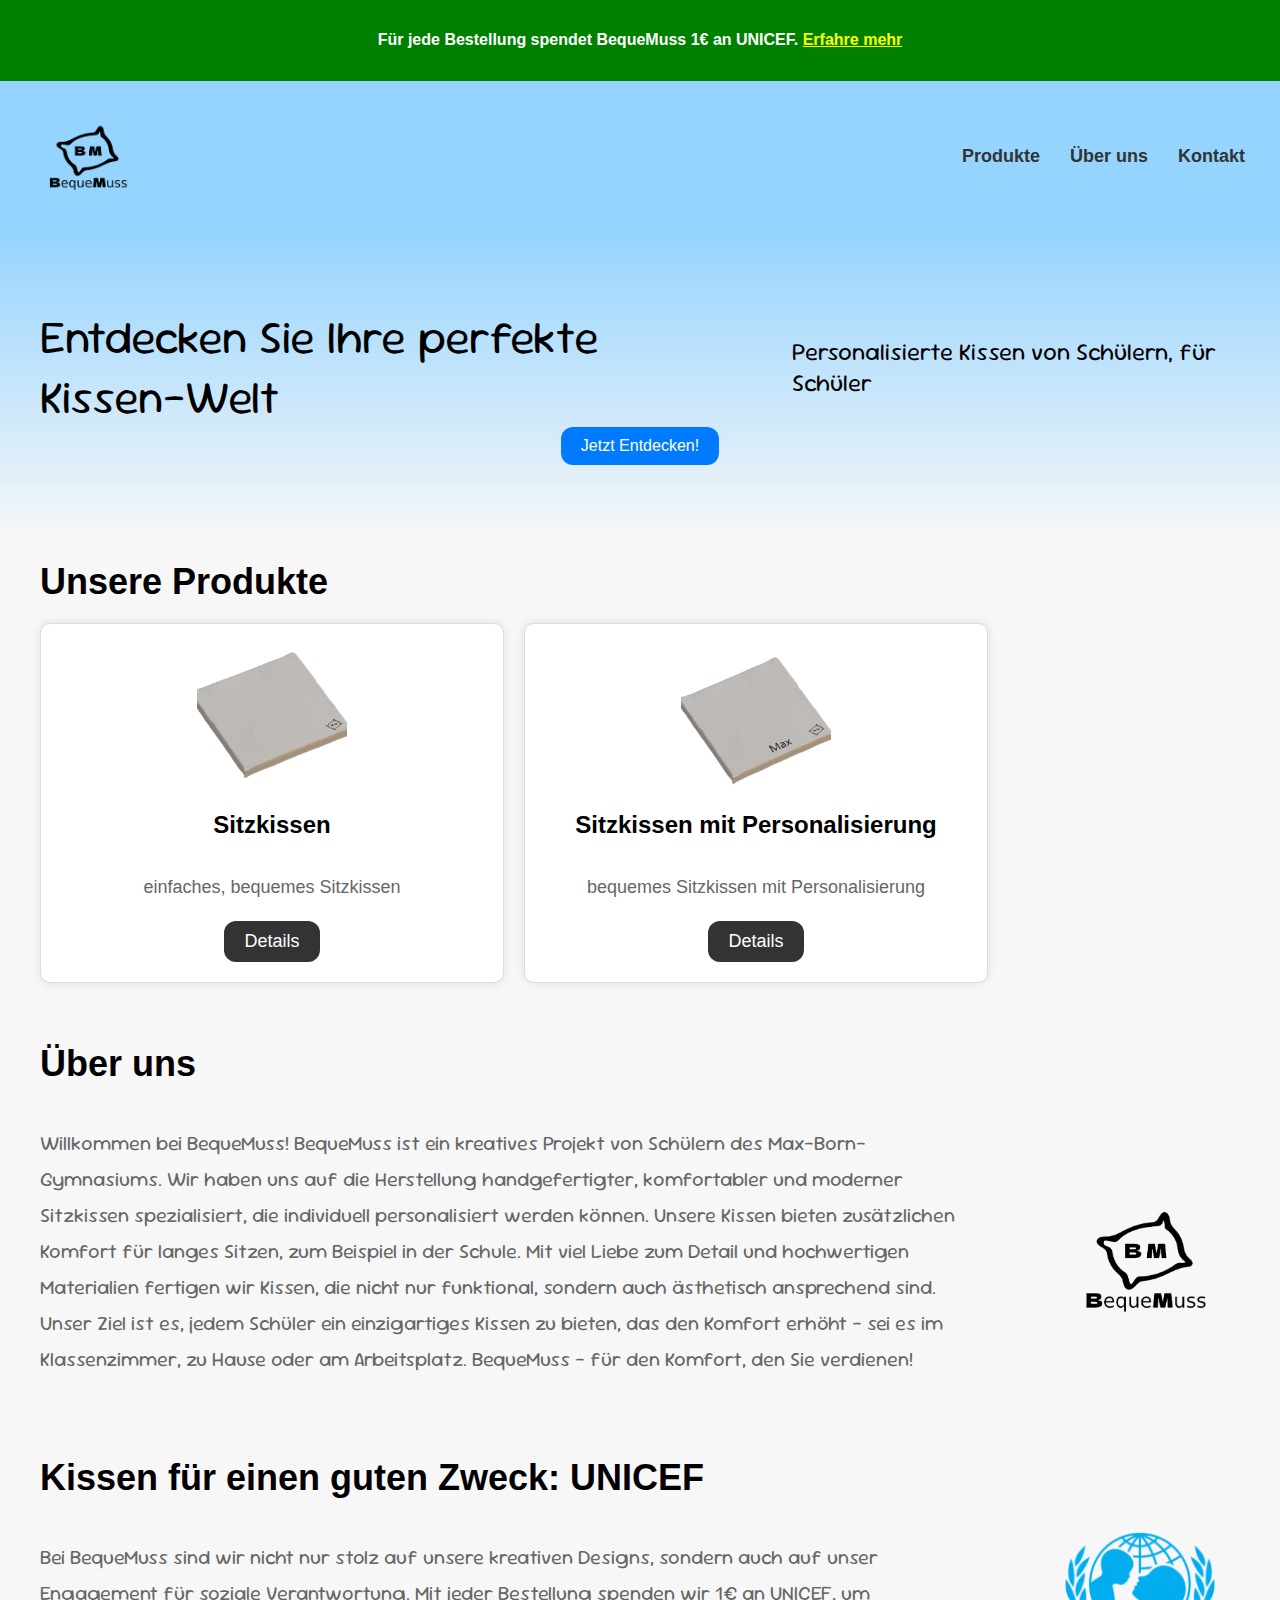
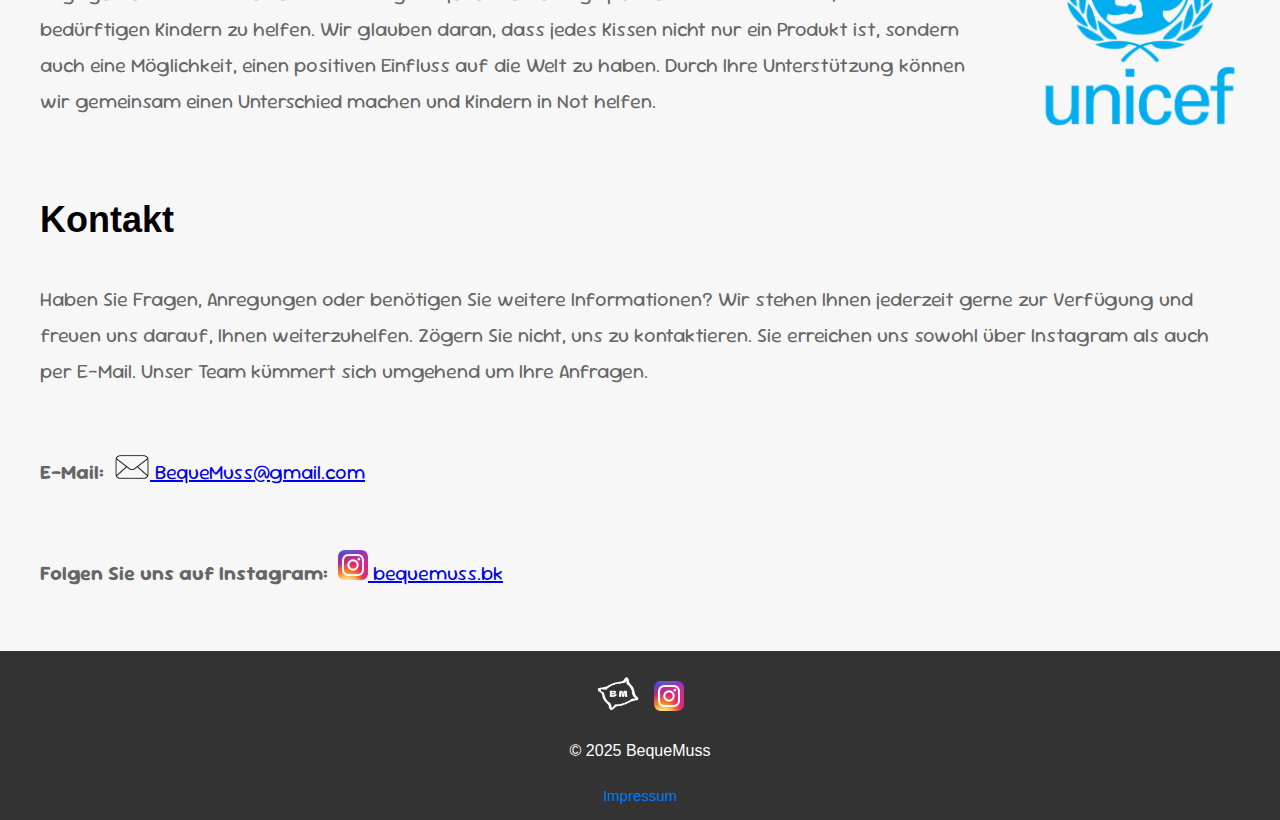
==== commit 5f6d5892: "Update index.html" ====
--- a/index.html
+++ b/index.html
@@ -108,7 +108,7 @@
         <h2>Unsere Produkte</h2>
         <div class="product-grid">
             <div class="product">
-                <img src="assets/view-1.png" alt="Produkt 1"draggable="false">
+                <img src="assets/view-2.png" alt="Produkt 1"draggable="false">
                 <h3>Sitzkissen</h3>
                 <p>einfaches, bequemes Sitzkissen</p>
                 <button class="btn-secondary" onclick="showProduct('kissen1')">Details</button>
@@ -185,7 +185,7 @@
         </div>
     </div>
     <div class="footer-bottom">
-        <p>&copy; 2024 BequeMuss</p>
+        <p>&copy; 2025 BequeMuss</p>
         <a href="impressum.html">Impressum</a>
     </div>
 </footer>
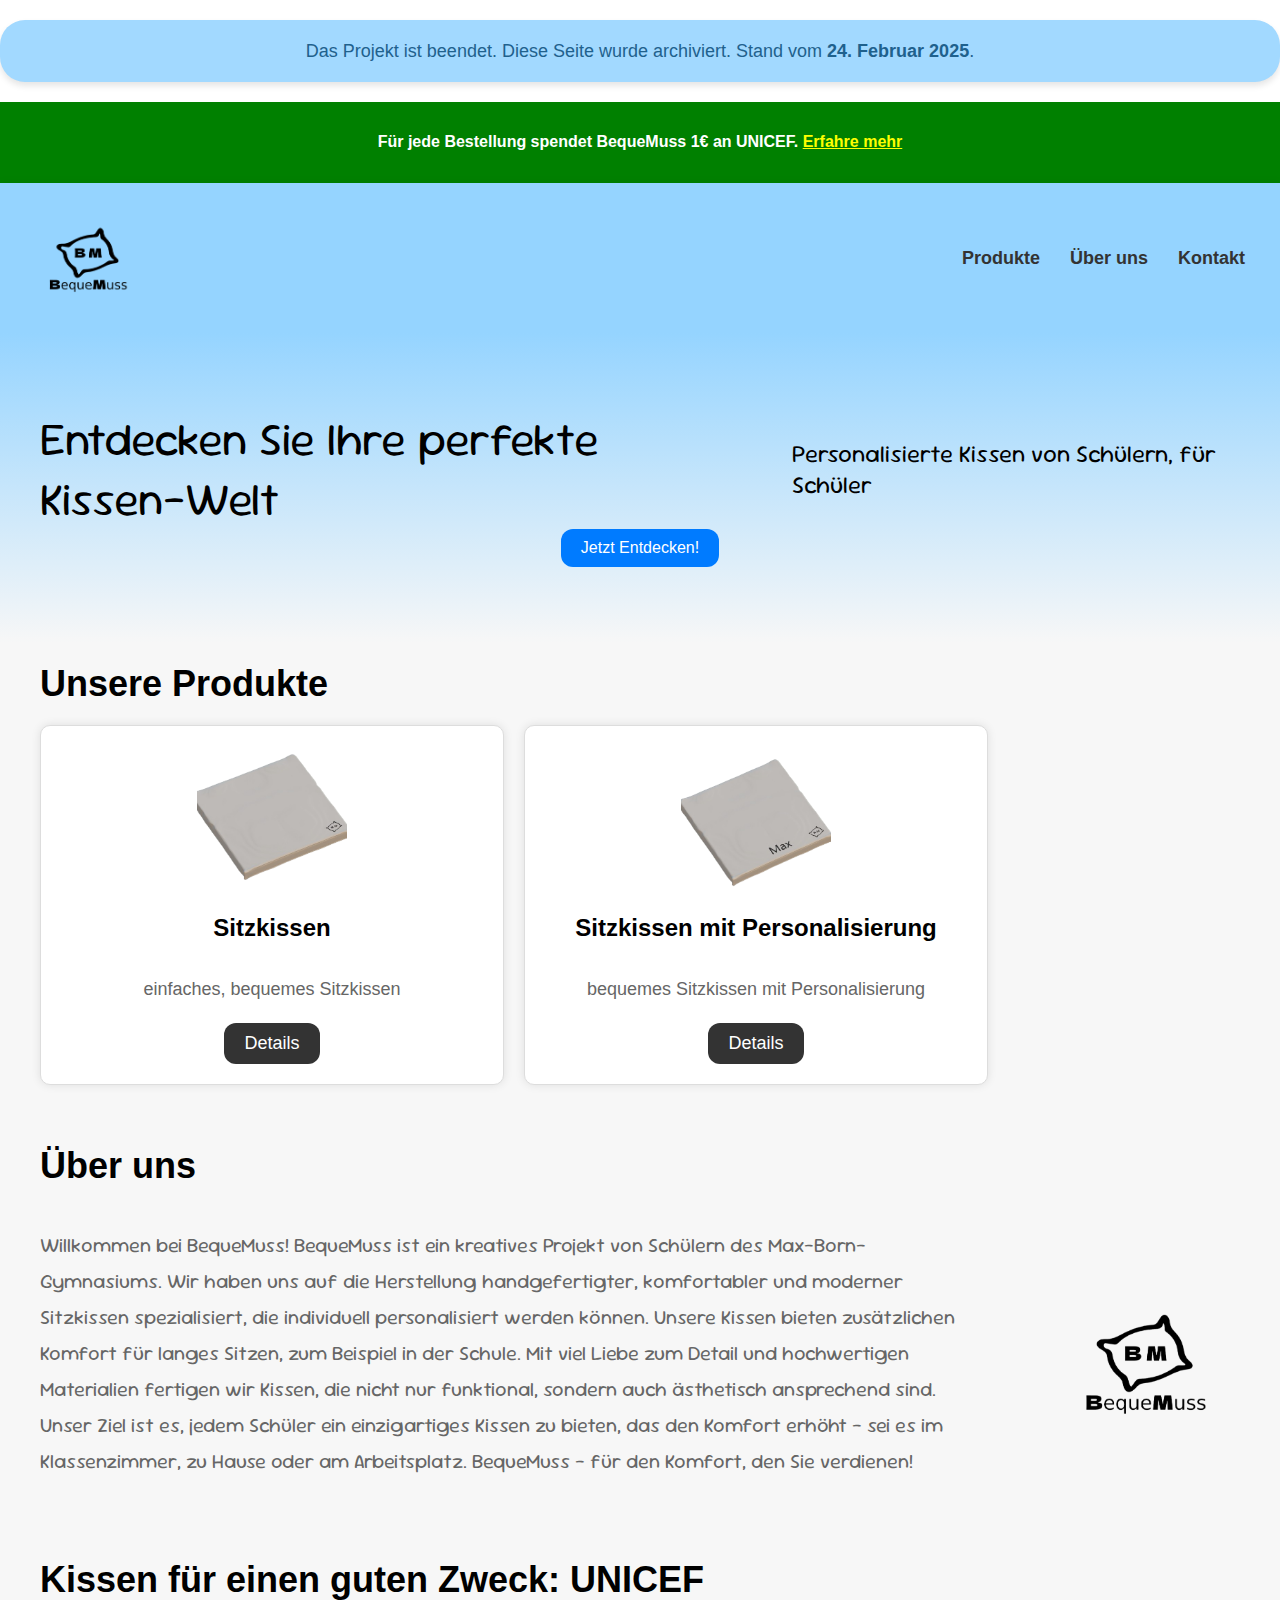
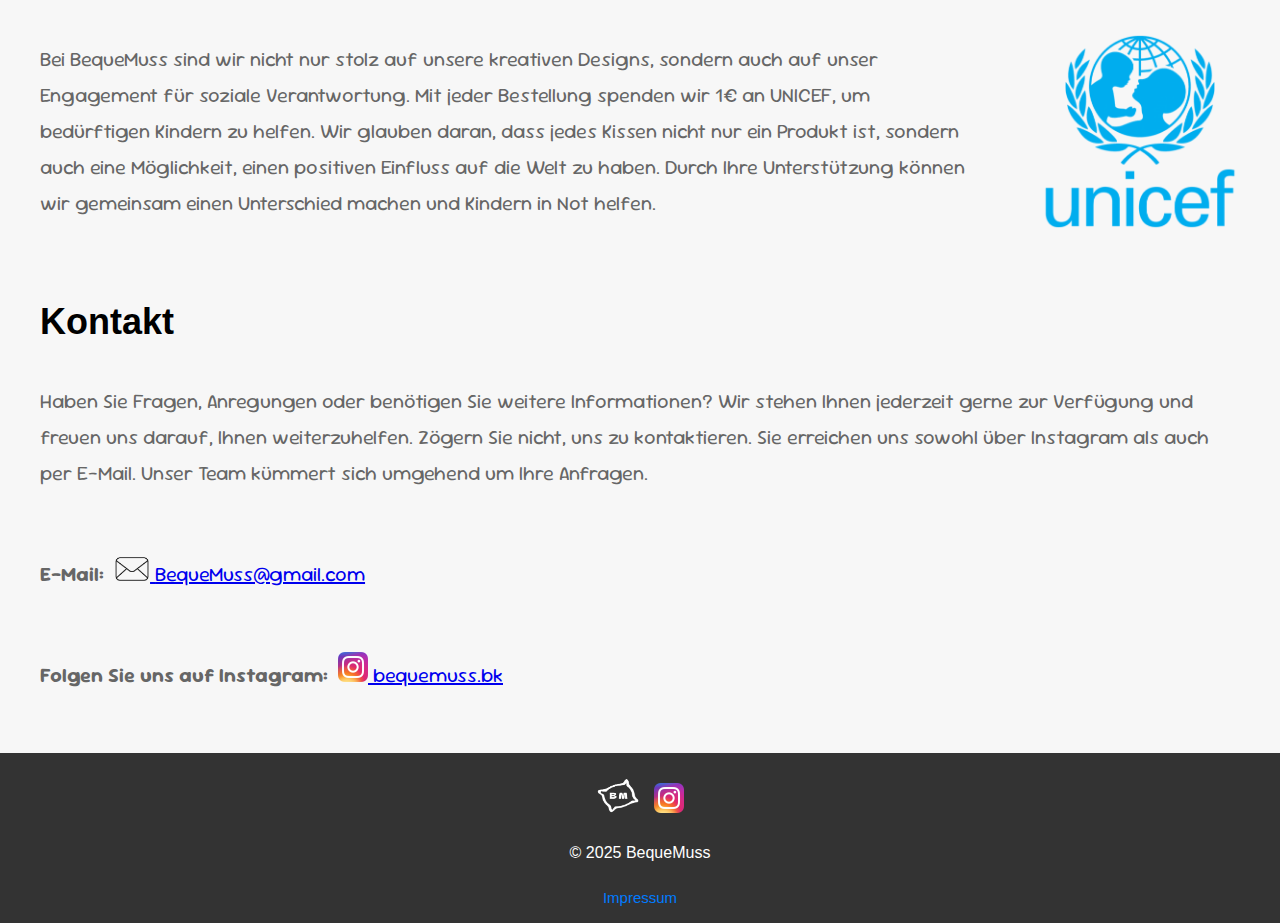
==== commit 3612c951: "archivierung" ====
--- a/index.html
+++ b/index.html
@@ -72,6 +72,44 @@
           </div>
         </div>
         <!-- end Snowflakes-->
+    <style>
+/* Stil für die Archivierungs-Meldung */
+.archive-message {
+  background-color: #a2d9ff; /* Hellblau */
+  color: #1f618d; /* Dunkelblau für Text */
+  padding: 15px 25px;
+  text-align: center;
+  font-size: 18px;
+  font-family: 'Helvetica Neue', sans-serif;
+  font-weight: 500;
+  top: 0;
+  left: 50%;
+  transform: translateX(-0%); /* Zentriert die Nachricht */
+  border-radius: 25px; /* Abgerundete Ecken */
+  box-shadow: 0 4px 6px rgba(0, 0, 0, 0.1); /* Leichter Schatten für Tiefe */
+  z-index: 1000;
+  margin: 20px 0;
+}
+
+/* Hauptinhalt der Seite */
+.content {
+  margin-top: 100px; /* Platz für die oben fixierte Nachricht */
+  padding: 20px;
+  font-family: 'Helvetica Neue', sans-serif;
+}
+
+</style>
+
+  <link rel="stylesheet" href="styles.css">
+</head>
+<body>
+  <!-- Archivierungs-Meldung -->
+  <div class="archive-message">
+    Das Projekt ist beendet. Diese Seite wurde archiviert. Stand vom <strong>24. Februar 2025</strong>.
+  </div>
+</body>
+</html>
+
     <div class="breaking-news">
         <p>Für jede Bestellung spendet BequeMuss 1€ an UNICEF. <a href="#unicef">Erfahre mehr</a></p>
     </div>
